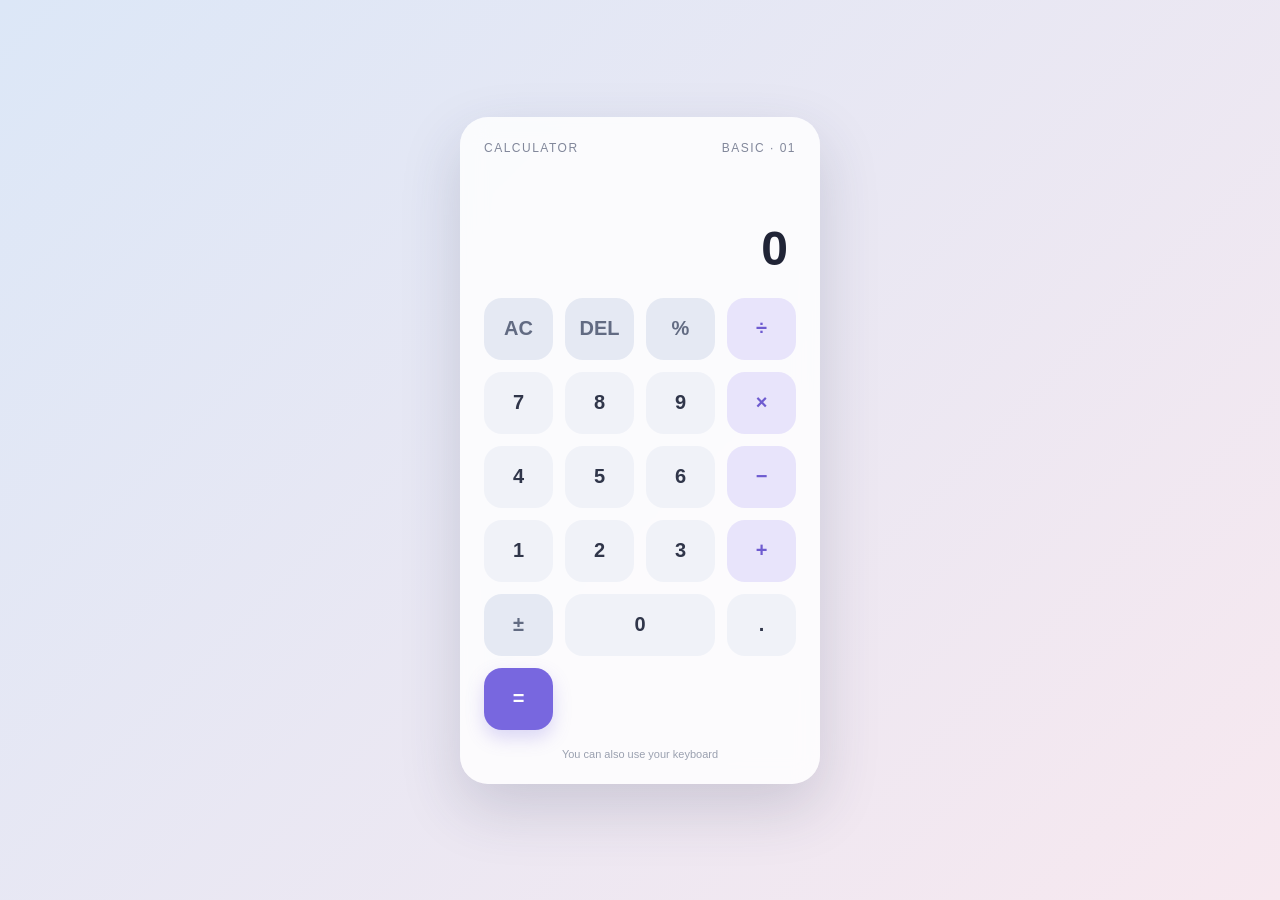
==== index.html @ d9efff47 "yas" ====
<!DOCTYPE html>
<html lang="en">
<head>
  <meta charset="UTF-8" />
  <meta name="viewport" content="width=device-width, initial-scale=1.0" />
  <title>Simple Calculator</title>
  <style>
    * { box-sizing: border-box; }
    body {
      margin: 0;
      min-height: 100vh;
      display: grid;
      place-items: center;
      font-family: Inter, Arial, sans-serif;
      background: linear-gradient(135deg, #dce7f7, #f7e8ef);
      color: #202436;
    }
    .calculator {
      width: min(360px, 92vw);
      padding: 24px;
      border-radius: 28px;
      background: rgba(255,255,255,.82);
      box-shadow: 0 24px 60px rgba(48, 54, 88, .18);
      backdrop-filter: blur(12px);
    }
    .topline {
      display: flex;
      justify-content: space-between;
      align-items: center;
      margin-bottom: 18px;
      color: #81879a;
      font-size: 12px;
      letter-spacing: 1.5px;
      text-transform: uppercase;
    }
    .display {
      min-height: 112px;
      padding: 18px 8px 22px;
      display: flex;
      flex-direction: column;
      justify-content: flex-end;
      align-items: flex-end;
      overflow: hidden;
    }
    #previous {
      min-height: 22px;
      color: #9298a9;
      font-size: 15px;
      margin-bottom: 8px;
    }
    #current {
      width: 100%;
      overflow: hidden;
      text-overflow: ellipsis;
      text-align: right;
      white-space: nowrap;
      font-size: clamp(34px, 10vw, 48px);
      font-weight: 600;
    }
    .keys {
      display: grid;
      grid-template-columns: repeat(4, 1fr);
      gap: 12px;
    }
    button {
      border: 0;
      min-height: 62px;
      border-radius: 18px;
      background: #f0f2f8;
      color: #30364a;
      font: inherit;
      font-size: 20px;
      font-weight: 600;
      cursor: pointer;
      transition: transform .12s, filter .12s, background .12s;
    }
    button:hover { filter: brightness(.97); }
    button:active { transform: scale(.95); }
    .utility { background: #e5e9f3; color: #626b82; }
    .operator { background: #e8e4fb; color: #6e5bd0; }
    .equals {
      background: #7867df;
      color: white;
      box-shadow: 0 8px 18px rgba(120,103,223,.25);
    }
    .zero { grid-column: span 2; }
    .hint {
      text-align: center;
      color: #9aa0af;
      font-size: 11px;
      margin: 18px 0 0;
    }
  </style>
</head>
<body>
  <main class="calculator">
    <div class="topline">
      <span>Calculator</span>
      <span>Basic · 01</span>
    </div>

    <section class="display" aria-live="polite">
      <div id="previous"></div>
      <div id="current">0</div>
    </section>

    <section class="keys">
      <button class="utility" data-action="clear">AC</button>
      <button class="utility" data-action="delete">DEL</button>
      <button class="utility" data-action="percent">%</button>
      <button class="operator" data-operator="÷">÷</button>

      <button data-number="7">7</button>
      <button data-number="8">8</button>
      <button data-number="9">9</button>
      <button class="operator" data-operator="×">×</button>

      <button data-number="4">4</button>
      <button data-number="5">5</button>
      <button data-number="6">6</button>
      <button class="operator" data-operator="−">−</button>

      <button data-number="1">1</button>
      <button data-number="2">2</button>
      <button data-number="3">3</button>
      <button class="operator" data-operator="+">+</button>

      <button class="utility" data-action="sign">±</button>
      <button class="zero" data-number="0">0</button>
      <button data-action="decimal">.</button>
      <button class="equals" data-action="equals">=</button>
    </section>
    <p class="hint">You can also use your keyboard</p>
  </main>

  <script>
    const currentEl = document.getElementById("current");
    const previousEl = document.getElementById("previous");

    let current = "0";
    let previous = "";
    let operator = null;
    let shouldReset = false;

    function updateDisplay() {
      currentEl.textContent = current;
      previousEl.textContent = previous;
    }

    function addNumber(number) {
      if (current === "Error" || shouldReset) {
        current = number;
        shouldReset = false;
      } else {
        current = current === "0" ? number : current + number;
      }
      updateDisplay();
    }

    function addDecimal() {
      if (shouldReset || current === "Error") {
        current = "0";
        shouldReset = false;
      }
      if (!current.includes(".")) current += ".";
      updateDisplay();
    }

    function chooseOperator(nextOperator) {
      if (current === "Error") return;
      if (operator && !shouldReset) calculate();
      previous = current;
      operator = nextOperator;
      shouldReset = true;
      updateDisplay();
    }

    function calculate() {
      if (!operator || shouldReset) return;
      const a = Number(previous);
      const b = Number(current);
      let result;

      switch (operator) {
        case "+": result = a + b; break;
        case "−": result = a - b; break;
        case "×": result = a * b; break;
        case "÷": result = b === 0 ? NaN : a / b; break;
      }

      current = Number.isFinite(result)
        ? String(Number(result.toPrecision(10)))
        : "Error";
      previous = "";
      operator = null;
      shouldReset = true;
      updateDisplay();
    }

    function handleAction(action) {
      switch (action) {
        case "clear":
          current = "0"; previous = ""; operator = null; shouldReset = false;
          break;
        case "delete":
          if (current === "Error" || shouldReset) {
            current = "0"; shouldReset = false;
          } else {
            current = current.length > 1 ? current.slice(0, -1) : "0";
            if (current === "-") current = "0";
          }
          break;
        case "percent":
          if (current !== "Error") current = String(Number(current) / 100);
          break;
        case "sign":
          if (current !== "0" && current !== "Error")
            current = current.startsWith("-") ? current.slice(1) : "-" + current;
          break;
        case "decimal": addDecimal(); return;
        case "equals": calculate(); return;
      }
      updateDisplay();
    }

    document.querySelector(".keys").addEventListener("click", (event) => {
      const button = event.target.closest("button");
      if (!button) return;
      if (button.dataset.number !== undefined) addNumber(button.dataset.number);
      if (button.dataset.operator) chooseOperator(button.dataset.operator);
      if (button.dataset.action) handleAction(button.dataset.action);
    });

    document.addEventListener("keydown", (event) => {
      if (/^[0-9]$/.test(event.key)) addNumber(event.key);
      else if (event.key === ".") addDecimal();
      else if (event.key === "+") chooseOperator("+");
      else if (event.key === "-") chooseOperator("−");
      else if (event.key === "*") chooseOperator("×");
      else if (event.key === "/") { event.preventDefault(); chooseOperator("÷"); }
      else if (event.key === "Enter" || event.key === "=") calculate();
      else if (event.key === "Backspace") handleAction("delete");
      else if (event.key === "Escape") handleAction("clear");
      else if (event.key === "%") handleAction("percent");
    });
  </script>
</body>
</html>
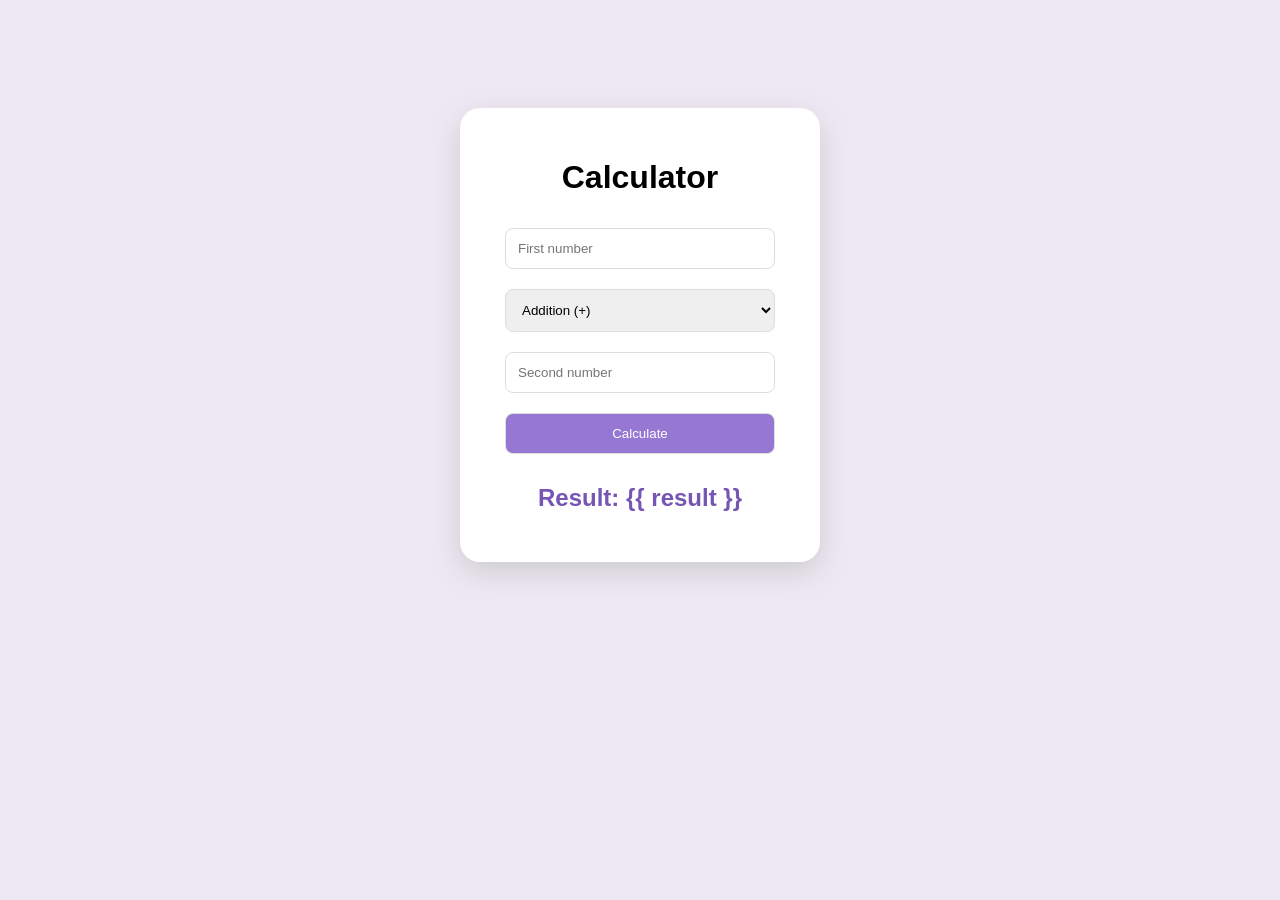
==== commit 1140c164: "Update index.html" ====
--- a/index.html
+++ b/index.html
@@ -1,248 +1,74 @@
 <!DOCTYPE html>
-<html lang="en">
+<html>
 <head>
-  <meta charset="UTF-8" />
-  <meta name="viewport" content="width=device-width, initial-scale=1.0" />
-  <title>Simple Calculator</title>
-  <style>
-    * { box-sizing: border-box; }
-    body {
-      margin: 0;
-      min-height: 100vh;
-      display: grid;
-      place-items: center;
-      font-family: Inter, Arial, sans-serif;
-      background: linear-gradient(135deg, #dce7f7, #f7e8ef);
-      color: #202436;
-    }
-    .calculator {
-      width: min(360px, 92vw);
-      padding: 24px;
-      border-radius: 28px;
-      background: rgba(255,255,255,.82);
-      box-shadow: 0 24px 60px rgba(48, 54, 88, .18);
-      backdrop-filter: blur(12px);
-    }
-    .topline {
-      display: flex;
-      justify-content: space-between;
-      align-items: center;
-      margin-bottom: 18px;
-      color: #81879a;
-      font-size: 12px;
-      letter-spacing: 1.5px;
-      text-transform: uppercase;
-    }
-    .display {
-      min-height: 112px;
-      padding: 18px 8px 22px;
-      display: flex;
-      flex-direction: column;
-      justify-content: flex-end;
-      align-items: flex-end;
-      overflow: hidden;
-    }
-    #previous {
-      min-height: 22px;
-      color: #9298a9;
-      font-size: 15px;
-      margin-bottom: 8px;
-    }
-    #current {
-      width: 100%;
-      overflow: hidden;
-      text-overflow: ellipsis;
-      text-align: right;
-      white-space: nowrap;
-      font-size: clamp(34px, 10vw, 48px);
-      font-weight: 600;
-    }
-    .keys {
-      display: grid;
-      grid-template-columns: repeat(4, 1fr);
-      gap: 12px;
-    }
-    button {
-      border: 0;
-      min-height: 62px;
-      border-radius: 18px;
-      background: #f0f2f8;
-      color: #30364a;
-      font: inherit;
-      font-size: 20px;
-      font-weight: 600;
-      cursor: pointer;
-      transition: transform .12s, filter .12s, background .12s;
-    }
-    button:hover { filter: brightness(.97); }
-    button:active { transform: scale(.95); }
-    .utility { background: #e5e9f3; color: #626b82; }
-    .operator { background: #e8e4fb; color: #6e5bd0; }
-    .equals {
-      background: #7867df;
-      color: white;
-      box-shadow: 0 8px 18px rgba(120,103,223,.25);
-    }
-    .zero { grid-column: span 2; }
-    .hint {
-      text-align: center;
-      color: #9aa0af;
-      font-size: 11px;
-      margin: 18px 0 0;
-    }
-  </style>
+    <title>Calculator</title>
+
+    <style>
+        body {
+            font-family: Arial;
+            background: #eee8f5;
+            text-align: center;
+            padding-top: 100px;
+        }
+
+        .calculator {
+            background: white;
+            width: 300px;
+            margin: auto;
+            padding: 30px;
+            border-radius: 20px;
+            box-shadow: 0 10px 30px #ccc;
+        }
+
+        input, select, button {
+            width: 90%;
+            padding: 12px;
+            margin: 10px;
+            box-sizing: border-box;
+            border: 1px solid #ddd;
+            border-radius: 8px;
+        }
+
+        button {
+            background: #9678d3;
+            color: white;
+            cursor: pointer;
+        }
+
+        h2 {
+            color: #7655b5;
+        }
+    </style>
 </head>
+
 <body>
-  <main class="calculator">
-    <div class="topline">
-      <span>Calculator</span>
-      <span>Basic · 01</span>
+
+    <div class="calculator">
+        <h1>Calculator</h1>
+
+        <form method="POST">
+
+            <input type="number" name="num1"
+                   placeholder="First number"
+                   step="any" required>
+
+            <select name="operation">
+                <option value="+">Addition (+)</option>
+                <option value="-">Subtraction (-)</option>
+                <option value="*">Multiplication (×)</option>
+                <option value="/">Division (÷)</option>
+            </select>
+
+            <input type="number" name="num2"
+                   placeholder="Second number"
+                   step="any" required>
+
+            <button type="submit">Calculate</button>
+
+        </form>
+
+        <h2>Result: {{ result }}</h2>
     </div>
 
-    <section class="display" aria-live="polite">
-      <div id="previous"></div>
-      <div id="current">0</div>
-    </section>
-
-    <section class="keys">
-      <button class="utility" data-action="clear">AC</button>
-      <button class="utility" data-action="delete">DEL</button>
-      <button class="utility" data-action="percent">%</button>
-      <button class="operator" data-operator="÷">÷</button>
-
-      <button data-number="7">7</button>
-      <button data-number="8">8</button>
-      <button data-number="9">9</button>
-      <button class="operator" data-operator="×">×</button>
-
-      <button data-number="4">4</button>
-      <button data-number="5">5</button>
-      <button data-number="6">6</button>
-      <button class="operator" data-operator="−">−</button>
-
-      <button data-number="1">1</button>
-      <button data-number="2">2</button>
-      <button data-number="3">3</button>
-      <button class="operator" data-operator="+">+</button>
-
-      <button class="utility" data-action="sign">±</button>
-      <button class="zero" data-number="0">0</button>
-      <button data-action="decimal">.</button>
-      <button class="equals" data-action="equals">=</button>
-    </section>
-    <p class="hint">You can also use your keyboard</p>
-  </main>
-
-  <script>
-    const currentEl = document.getElementById("current");
-    const previousEl = document.getElementById("previous");
-
-    let current = "0";
-    let previous = "";
-    let operator = null;
-    let shouldReset = false;
-
-    function updateDisplay() {
-      currentEl.textContent = current;
-      previousEl.textContent = previous;
-    }
-
-    function addNumber(number) {
-      if (current === "Error" || shouldReset) {
-        current = number;
-        shouldReset = false;
-      } else {
-        current = current === "0" ? number : current + number;
-      }
-      updateDisplay();
-    }
-
-    function addDecimal() {
-      if (shouldReset || current === "Error") {
-        current = "0";
-        shouldReset = false;
-      }
-      if (!current.includes(".")) current += ".";
-      updateDisplay();
-    }
-
-    function chooseOperator(nextOperator) {
-      if (current === "Error") return;
-      if (operator && !shouldReset) calculate();
-      previous = current;
-      operator = nextOperator;
-      shouldReset = true;
-      updateDisplay();
-    }
-
-    function calculate() {
-      if (!operator || shouldReset) return;
-      const a = Number(previous);
-      const b = Number(current);
-      let result;
-
-      switch (operator) {
-        case "+": result = a + b; break;
-        case "−": result = a - b; break;
-        case "×": result = a * b; break;
-        case "÷": result = b === 0 ? NaN : a / b; break;
-      }
-
-      current = Number.isFinite(result)
-        ? String(Number(result.toPrecision(10)))
-        : "Error";
-      previous = "";
-      operator = null;
-      shouldReset = true;
-      updateDisplay();
-    }
-
-    function handleAction(action) {
-      switch (action) {
-        case "clear":
-          current = "0"; previous = ""; operator = null; shouldReset = false;
-          break;
-        case "delete":
-          if (current === "Error" || shouldReset) {
-            current = "0"; shouldReset = false;
-          } else {
-            current = current.length > 1 ? current.slice(0, -1) : "0";
-            if (current === "-") current = "0";
-          }
-          break;
-        case "percent":
-          if (current !== "Error") current = String(Number(current) / 100);
-          break;
-        case "sign":
-          if (current !== "0" && current !== "Error")
-            current = current.startsWith("-") ? current.slice(1) : "-" + current;
-          break;
-        case "decimal": addDecimal(); return;
-        case "equals": calculate(); return;
-      }
-      updateDisplay();
-    }
-
-    document.querySelector(".keys").addEventListener("click", (event) => {
-      const button = event.target.closest("button");
-      if (!button) return;
-      if (button.dataset.number !== undefined) addNumber(button.dataset.number);
-      if (button.dataset.operator) chooseOperator(button.dataset.operator);
-      if (button.dataset.action) handleAction(button.dataset.action);
-    });
-
-    document.addEventListener("keydown", (event) => {
-      if (/^[0-9]$/.test(event.key)) addNumber(event.key);
-      else if (event.key === ".") addDecimal();
-      else if (event.key === "+") chooseOperator("+");
-      else if (event.key === "-") chooseOperator("−");
-      else if (event.key === "*") chooseOperator("×");
-      else if (event.key === "/") { event.preventDefault(); chooseOperator("÷"); }
-      else if (event.key === "Enter" || event.key === "=") calculate();
-      else if (event.key === "Backspace") handleAction("delete");
-      else if (event.key === "Escape") handleAction("clear");
-      else if (event.key === "%") handleAction("percent");
-    });
-  </script>
 </body>
-</html>
+</html>
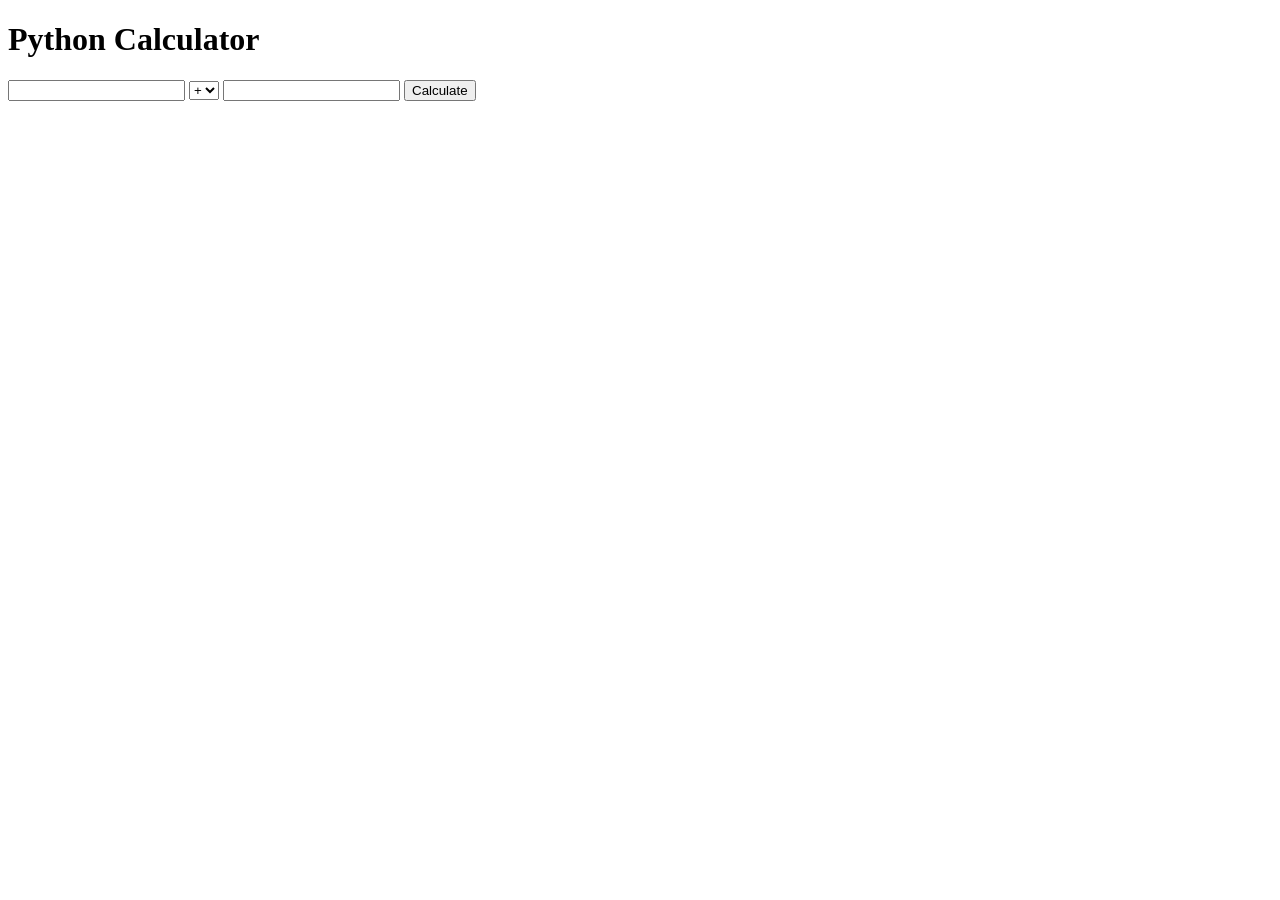
==== commit 71af37aa: "Update index.html" ====
--- a/index.html
+++ b/index.html
@@ -1,74 +1,59 @@
 <!DOCTYPE html>
 <html>
 <head>
-    <title>Calculator</title>
+    <title>Python Calculator</title>
 
-    <style>
-        body {
-            font-family: Arial;
-            background: #eee8f5;
-            text-align: center;
-            padding-top: 100px;
-        }
+    <link rel="stylesheet"
+          href="https://pyscript.net/releases/2024.1.1/core.css">
 
-        .calculator {
-            background: white;
-            width: 300px;
-            margin: auto;
-            padding: 30px;
-            border-radius: 20px;
-            box-shadow: 0 10px 30px #ccc;
-        }
-
-        input, select, button {
-            width: 90%;
-            padding: 12px;
-            margin: 10px;
-            box-sizing: border-box;
-            border: 1px solid #ddd;
-            border-radius: 8px;
-        }
-
-        button {
-            background: #9678d3;
-            color: white;
-            cursor: pointer;
-        }
-
-        h2 {
-            color: #7655b5;
-        }
-    </style>
+    <script type="module"
+          src="https://pyscript.net/releases/2024.1.1/core.js">
+    </script>
 </head>
 
 <body>
+    <h1>Python Calculator</h1>
 
-    <div class="calculator">
-        <h1>Calculator</h1>
+    <input id="num1" type="number">
 
-        <form method="POST">
+    <select id="operation">
+        <option value="+">+</option>
+        <option value="-">-</option>
+        <option value="*">×</option>
+        <option value="/">÷</option>
+    </select>
 
-            <input type="number" name="num1"
-                   placeholder="First number"
-                   step="any" required>
+    <input id="num2" type="number">
 
-            <select name="operation">
-                <option value="+">Addition (+)</option>
-                <option value="-">Subtraction (-)</option>
-                <option value="*">Multiplication (×)</option>
-                <option value="/">Division (÷)</option>
-            </select>
+    <button py-click="calculate">Calculate</button>
 
-            <input type="number" name="num2"
-                   placeholder="Second number"
-                   step="any" required>
+    <h2 id="result"></h2>
 
-            <button type="submit">Calculate</button>
+    <script type="py">
+        from pyscript import document
 
-        </form>
+        def calculate(event):
+            try:
+                a = float(document.querySelector("#num1").value)
+                b = float(document.querySelector("#num2").value)
+                op = document.querySelector("#operation").value
 
-        <h2>Result: {{ result }}</h2>
-    </div>
+                if op == "+":
+                    result = a + b
+                elif op == "-":
+                    result = a - b
+                elif op == "*":
+                    result = a * b
+                elif op == "/":
+                    result = a / b
 
+            except ZeroDivisionError:
+                result = "Cannot divide by zero"
+
+            except ValueError:
+                result = "Enter valid numbers"
+
+            document.querySelector("#result").innerText = str(result)
+    </script>
 </body>
 </html>
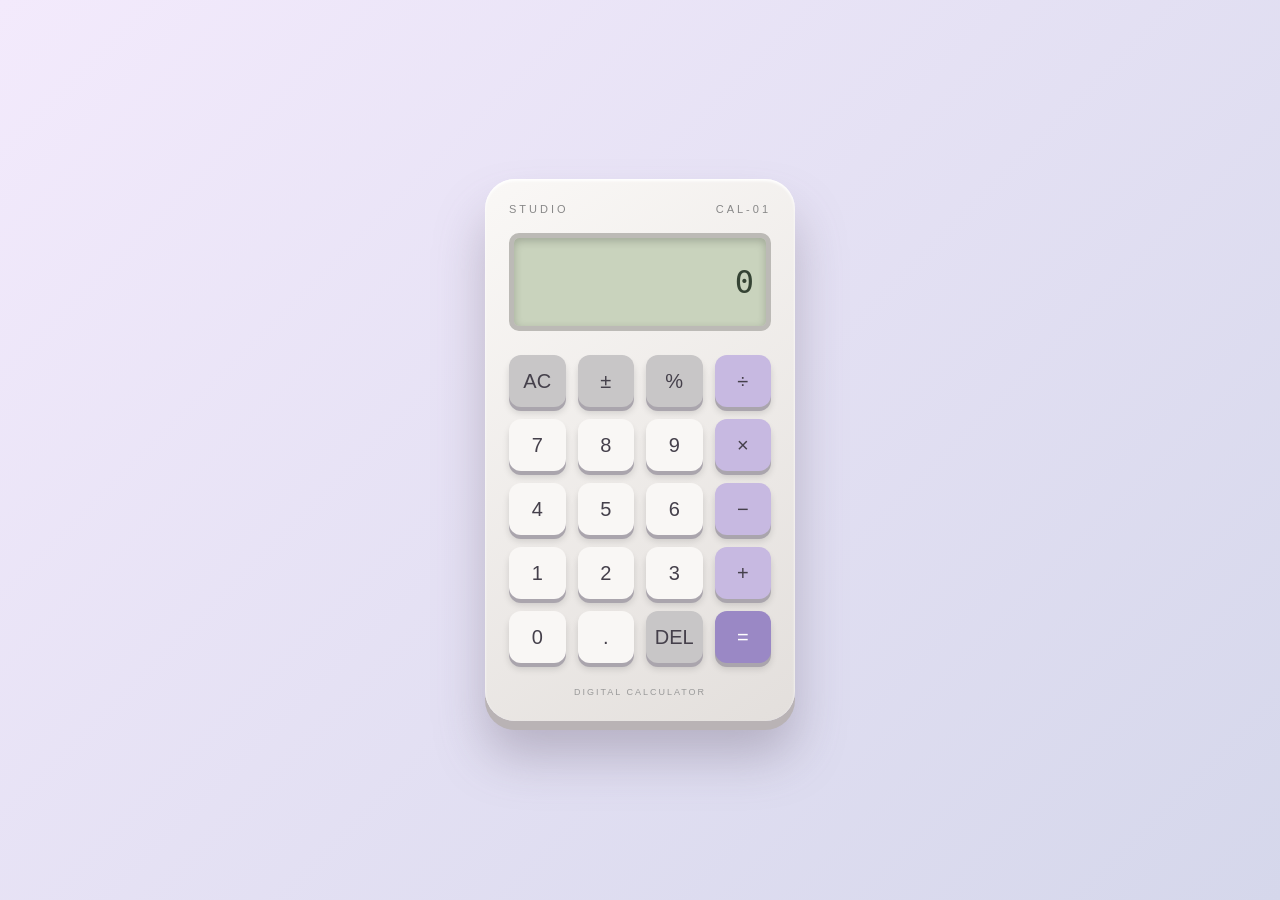
==== commit 3db4e6a6: "Update index.html" ====
--- a/index.html
+++ b/index.html
@@ -1,59 +1,288 @@
+
 <!DOCTYPE html>
-<html>
+<html lang="en">
 <head>
-    <title>Python Calculator</title>
+    <meta charset="UTF-8">
+    <meta name="viewport"
+          content="width=device-width, initial-scale=1.0">
+
+    <title>Floating Calculator</title>
 
     <link rel="stylesheet"
           href="https://pyscript.net/releases/2024.1.1/core.css">
 
     <script type="module"
-          src="https://pyscript.net/releases/2024.1.1/core.js">
+            src="https://pyscript.net/releases/2024.1.1/core.js">
     </script>
+
+    <style>
+        * {
+            box-sizing: border-box;
+        }
+
+        body {
+            margin: 0;
+            min-height: 100vh;
+            display: flex;
+            justify-content: center;
+            align-items: center;
+            background: linear-gradient(
+                135deg, #f3eafc, #d5d7eb
+            );
+            font-family: Arial, sans-serif;
+        }
+
+        .calculator {
+            width: 310px;
+            padding: 24px;
+            border-radius: 30px;
+            background: linear-gradient(
+                145deg, #faf8f6, #e3dfdc
+            );
+
+            box-shadow:
+                0 9px 0 #b9b3b5,
+                0 35px 50px #6c62745c,
+                inset 0 2px 3px white;
+
+            animation: floating 4s ease-in-out infinite;
+        }
+
+        @keyframes floating {
+            0%, 100% {
+                transform: translateY(0);
+            }
+
+            50% {
+                transform: translateY(-12px);
+            }
+        }
+
+        .brand {
+            display: flex;
+            justify-content: space-between;
+            color: #888;
+            font-size: 11px;
+            letter-spacing: 3px;
+            margin-bottom: 18px;
+        }
+
+        #display {
+            background: #c9d3bd;
+            border: 5px solid #bcbab6;
+            border-radius: 10px;
+            padding: 25px 12px;
+            text-align: right;
+            font-family: monospace;
+            font-size: 32px;
+            color: #354334;
+            overflow: hidden;
+            box-shadow: inset 0 3px 8px #0003;
+        }
+
+        .buttons {
+            display: grid;
+            grid-template-columns: repeat(4, 1fr);
+            gap: 12px;
+            margin-top: 24px;
+        }
+
+        button {
+            height: 52px;
+            border: none;
+            border-radius: 12px;
+            background: #f9f7f5;
+            color: #45404b;
+            font-size: 20px;
+            cursor: pointer;
+
+            box-shadow:
+                0 4px 0 #aaa5ad,
+                0 6px 7px #0002;
+
+            transition: 0.1s;
+        }
+
+        button:hover {
+            filter: brightness(0.96);
+        }
+
+        button:active {
+            transform: translateY(4px);
+            box-shadow: 0 0 0 #aaa5ad;
+        }
+
+        .operator {
+            background: #c7b9e1;
+        }
+
+        .utility {
+            background: #c8c6c7;
+        }
+
+        .equal {
+            background: #9a88c5;
+            color: white;
+        }
+
+        .footer {
+            text-align: center;
+            font-size: 9px;
+            letter-spacing: 2px;
+            color: #999;
+            margin-top: 24px;
+        }
+
+        @media (prefers-reduced-motion: reduce) {
+            .calculator {
+                animation: none;
+            }
+        }
+    </style>
 </head>
 
 <body>
-    <h1>Python Calculator</h1>
-
-    <input id="num1" type="number">
-
-    <select id="operation">
-        <option value="+">+</option>
-        <option value="-">-</option>
-        <option value="*">×</option>
-        <option value="/">÷</option>
-    </select>
-
-    <input id="num2" type="number">
-
-    <button py-click="calculate">Calculate</button>
-
-    <h2 id="result"></h2>
+
+    <div class="calculator">
+
+        <div class="brand">
+            <span>STUDIO</span>
+            <span>CAL-01</span>
+        </div>
+
+        <div id="display">0</div>
+
+        <div class="buttons">
+
+            <button class="utility" py-click="press">AC</button>
+            <button class="utility" py-click="press">±</button>
+            <button class="utility" py-click="press">%</button>
+            <button class="operator" py-click="press">÷</button>
+
+            <button py-click="press">7</button>
+            <button py-click="press">8</button>
+            <button py-click="press">9</button>
+            <button class="operator" py-click="press">×</button>
+
+            <button py-click="press">4</button>
+            <button py-click="press">5</button>
+            <button py-click="press">6</button>
+            <button class="operator" py-click="press">−</button>
+
+            <button py-click="press">1</button>
+            <button py-click="press">2</button>
+            <button py-click="press">3</button>
+            <button class="operator" py-click="press">+</button>
+
+            <button py-click="press">0</button>
+            <button py-click="press">.</button>
+            <button class="utility" py-click="press">DEL</button>
+            <button class="equal" py-click="press">=</button>
+
+        </div>
+
+        <div class="footer">
+            DIGITAL CALCULATOR
+        </div>
+
+    </div>
 
     <script type="py">
         from pyscript import document
 
-        def calculate(event):
+        current = "0"
+        previous = None
+        operator = None
+        reset = False
+
+        def calculate():
+            global current, previous, operator, reset
+
+            if previous is None or operator is None:
+                return
+
+            a = previous
+            b = float(current)
+
+            if operator == "+":
+                result = a + b
+
+            elif operator == "−":
+                result = a - b
+
+            elif operator == "×":
+                result = a * b
+
+            elif operator == "÷":
+                result = a / b
+
+            current = format(result, ".10g")
+            previous = None
+            operator = None
+            reset = True
+
+        def press(event):
+            global current, previous, operator, reset
+
+            key = event.target.innerText.strip()
+
             try:
-                a = float(document.querySelector("#num1").value)
-                b = float(document.querySelector("#num2").value)
-                op = document.querySelector("#operation").value
-
-                if op == "+":
-                    result = a + b
-                elif op == "-":
-                    result = a - b
-                elif op == "*":
-                    result = a * b
-                elif op == "/":
-                    result = a / b
-
-            except ZeroDivisionError:
-                result = "Cannot divide by zero"
-
-            except ValueError:
-                result = "Enter valid numbers"
-
-            document.querySelector("#result").innerText = str(result)
+
+                if key == "AC":
+                    current = "0"
+                    previous = None
+                    operator = None
+                    reset = False
+
+                elif key == "DEL":
+                    current = current[:-1]
+
+                    if current in ["", "-"]:
+                        current = "0"
+
+                elif key == "±":
+                    current = format(-float(current), ".10g")
+
+                elif key == "%":
+                    current = format(float(current) / 100, ".10g")
+
+                elif key in ["+", "−", "×", "÷"]:
+
+                    if operator is not None and not reset:
+                        calculate()
+
+                    previous = float(current)
+                    operator = key
+                    reset = True
+
+                elif key == "=":
+                    calculate()
+
+                else:
+
+                    if reset or current == "Error":
+                        current = "0"
+                        reset = False
+
+                    if key == ".":
+                        if "." not in current:
+                            current += "."
+
+                    elif current == "0":
+                        current = key
+
+                    elif len(current) < 12:
+                        current += key
+
+            except (ZeroDivisionError, ValueError, OverflowError):
+                current = "Error"
+                previous = None
+                operator = None
+                reset = True
+
+            document.querySelector("#display").innerText = current
+
     </script>
+
 </body>
-</html>+</html>
